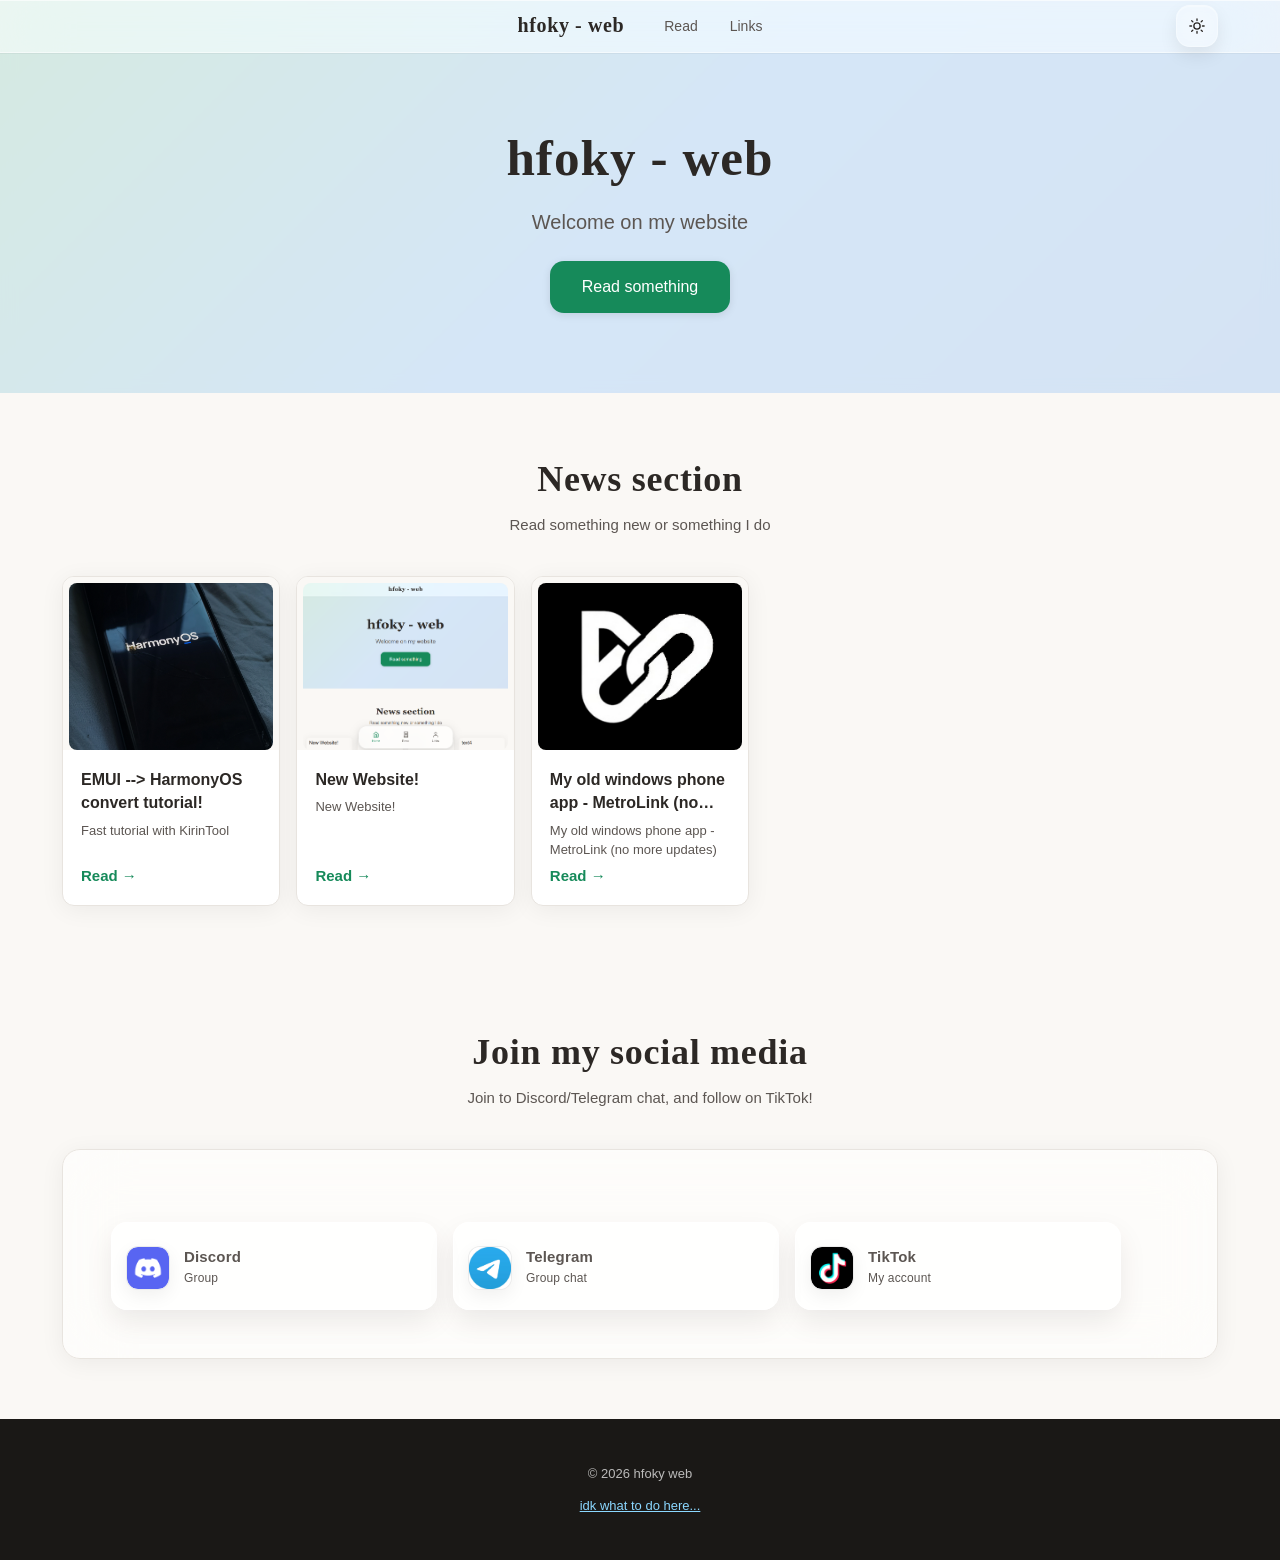
==== index.html @ df968408 "Liquid glass or smth" ====
<html lang="en"><head>
  <meta charset="UTF-8">
  <meta name="viewport" content="width=device-width, initial-scale=1.0, viewport-fit=cover">
  <meta http-equiv="Cache-Control" content="no-cache, no-store, must-revalidate">
  <meta name="description" content="hfoky - web.">
  <title>hfoky Web</title>
  <style>
    :root {
      --bg: #faf8f5;
      --bg-card: #ffffff;
      --text: #2c2825;
      --text-secondary: #5c5652;
      --accent: #168a5a;
      --accent-hover: #0f754b;
      --accent-soft: #1976d2;
      --border: #e8e4df;
      --shadow: 0 4px 24px rgba(0,0,0,0.06);
      --blur: 32px;
      --radius: 12px;
      --radius-lg: 18px;
      --gradient: linear-gradient(135deg, #168a5a, #1976d2, #1565c0);
      --safe-top: env(safe-area-inset-top);
      --safe-bottom: env(safe-area-inset-bottom);
    }
    body.dark-mode {
      --bg: #0a0a0a;
      --bg-card: #1a1a1a;
      --text: #f5f5f5;
      --text-secondary: #b0b0b0;
      --accent: #35c98a;
      --accent-hover: #54d9a0;
      --accent-soft: #42a5f5;
      --border: #2a2a2a;
      --shadow: 0 4px 32px rgba(0,0,0,0.3);
    }

    *, *::before, *::after { box-sizing: border-box; }
    html { scroll-behavior: smooth; -webkit-font-smoothing: antialiased; }
    body {
      margin: 0;
      font-family: -apple-system, BlinkMacSystemFont, 'Inter', 'SF Pro Text', sans-serif;
      font-size: 17px;
      line-height: 1.47;
      color: var(--text);
      background: var(--bg);
      transition: background 0.4s, color 0.3s;
    }
    body.dark-mode { background: var(--bg); }
    main { opacity: 0; transition: opacity 0.5s ease; }
    body.loaded main { opacity: 1; }

    .container { max-width: 1200px; margin: 0 auto; padding: 0 22px; }

    /* Header – Liquid Glass */
    header {
      position: fixed;
      top: 0; left: 0; right: 0;
      z-index: 100;
      background: rgba(255,255,255,0.55);
      backdrop-filter: saturate(180%) blur(var(--blur));
      -webkit-backdrop-filter: saturate(180%) blur(var(--blur));
      border-bottom: 0.5px solid rgba(255,255,255,0.5);
      box-shadow: 0 1px 0 0 rgba(0,0,0,0.04), inset 0 1px 0 0 rgba(255,255,255,0.6);
      transition: background 0.3s, border-color 0.3s, box-shadow 0.3s;
    }
    body.dark-mode header {
      background: rgba(20,20,20,0.65);
      border-bottom-color: rgba(255,255,255,0.08);
      box-shadow: 0 1px 0 0 rgba(0,0,0,0.2), inset 0 1px 0 0 rgba(255,255,255,0.05);
    }
    header .container {
      position: relative;
      display: flex;
      align-items: center;
      justify-content: center;
      gap: 40px;
      height: 52px;
      padding-top: var(--safe-top);
    }
    .logo a {
      display: flex;
      align-items: center;
      gap: 8px;
      color: var(--text);
      text-decoration: none;
      font-family: 'Cormorant Garamond', Georgia, serif;
      font-weight: 600;
      font-size: 20px;
      letter-spacing: 0.03em;
    }
    .logo a:hover { color: var(--accent); }
    .logo img { height: 32px; width: auto; }

    .theme-toggle {
      position: absolute;
      top: 50%;
      right: 22px;
      transform: translateY(-50%);
      display: inline-flex;
      align-items: center;
      justify-content: center;
      width: 42px;
      height: 42px;
      border: 1px solid rgba(255,255,255,0.32);
      border-radius: 14px;
      background: rgba(255,255,255,0.12);
      color: var(--text);
      backdrop-filter: blur(18px) saturate(150%);
      -webkit-backdrop-filter: blur(18px) saturate(150%);
      box-shadow: inset 0 1px 0 rgba(255,255,255,0.32), 0 8px 18px rgba(0,0,0,0.08);
      cursor: pointer;
      transition: background 0.2s ease, transform 0.2s ease, border-color 0.2s ease, box-shadow 0.2s ease;
    }
    .theme-toggle:hover {
      background: rgba(255,255,255,0.2);
      transform: translateY(-51%);
      box-shadow: inset 0 1px 0 rgba(255,255,255,0.4), 0 10px 20px rgba(0,0,0,0.1);
    }
    .theme-toggle .theme-icon {
      display: flex;
      align-items: center;
      justify-content: center;
      width: 18px;
      height: 18px;
      line-height: 1;
    }
    .theme-toggle .theme-icon svg {
      width: 18px;
      height: 18px;
      display: block;
    }

    .nav-toggle {
      display: none;
      flex-direction: column;
      gap: 5px;
      padding: 8px;
      background: none;
      border: none;
      cursor: pointer;
    }
    .nav-toggle span {
      width: 22px;
      height: 2px;
      background: var(--text);
      border-radius: 1px;
    }
    .nav-toggle.active span:nth-child(1) { transform: rotate(-45deg) translate(-4px, 5px); }
    .nav-toggle.active span:nth-child(2) { opacity: 0; }
    .nav-toggle.active span:nth-child(3) { transform: rotate(45deg) translate(-4px, -5px); }

    nav ul {
      list-style: none;
      margin: 0; padding: 0;
      display: flex;
      gap: 32px;
    }
    nav a {
      color: var(--text-secondary);
      text-decoration: none;
      font-size: 14px;
      font-weight: 500;
      transition: color 0.2s;
    }
    nav a:hover, nav a.active { color: var(--text); }

    @media (max-width: 768px) {
      /* Na mobile: ukryj desktop nav, zostaw logo + login */
      header nav.desktop-nav { display: none !important; }
      .nav-toggle { display: none !important; }
    }

    /* Bottom navbar – tylko na telefonie */
    .bottom-nav {
      display: none;
    }
    @media (max-width: 768px) {
      .bottom-nav {
        display: flex;
        position: fixed;
        bottom: 12px;
        left: 50%;
        transform: translateX(-50%);
        z-index: 99;
        width: calc(100% - 22px);
        max-width: 360px;
        background: rgba(14,14,14,0.18);
        backdrop-filter: blur(26px) saturate(180%) brightness(1.08);
        -webkit-backdrop-filter: blur(26px) saturate(180%) brightness(1.08);
        border: 1px solid rgba(255,255,255,0.22);
        border-radius: 30px;
        box-shadow: 0 14px 30px rgba(0,0,0,0.18), inset 0 1px 0 rgba(255,255,255,0.28), inset 0 -1px 0 rgba(255,255,255,0.08);
        padding: 10px 8px calc(10px + var(--safe-bottom));
        justify-content: space-around;
        align-items: center;
        transition: transform 0.2s, box-shadow 0.2s;
      }
      .bottom-nav:active { transform: translateX(-50%) scale(0.98); }
      body.dark-mode .bottom-nav {
        background: rgba(18,18,18,0.26);
        border-color: rgba(255,255,255,0.12);
        box-shadow: 0 14px 30px rgba(0,0,0,0.3), inset 0 1px 0 rgba(255,255,255,0.08), inset 0 -1px 0 rgba(255,255,255,0.04);
      }
      .bottom-nav a {
        flex: 1 1 0;
        min-width: 0;
        display: flex;
        flex-direction: column;
        align-items: center;
        gap: 4px;
        color: rgba(255,255,255,0.8);
        background: rgba(0,0,0,0.22);
        border: 1px solid rgba(255,255,255,0.06);
        text-decoration: none;
        font-size: 11px;
        font-weight: 700;
        padding: 8px 6px 7px;
        border-radius: 18px;
        transition: all 0.2s;
      }
      .bottom-nav a:hover,
      .bottom-nav a.active {
        background: rgba(55, 150, 170, 0.24);
        border-color: rgba(125, 220, 200, 0.28);
        color: #f6fffe;
        box-shadow: inset 0 1px 0 rgba(255,255,255,0.18), 0 8px 18px rgba(28, 118, 160, 0.12);
      }
      .bottom-nav .nav-icon {
        width: 22px;
        height: 22px;
        flex-shrink: 0;
      }
      .bottom-nav a .nav-icon { fill: none; stroke: currentColor; stroke-width: 2; stroke-linecap: round; stroke-linejoin: round; }
      main { padding-bottom: 100px; }
    }

    /* Liquid Glass – przyciski */
    .glass-btn {
      background: var(--accent);
      border: none;
      box-shadow: 0 2px 8px rgba(0,0,0,0.1);
    }
    body.dark-mode .glass-btn {
      background: var(--accent);
      box-shadow: 0 2px 8px rgba(0,0,0,0.3);
    }

    /* Hero – gradient tło */
    .hero {
      padding: 120px 22px 80px;
      text-align: center;
      position: relative;
      background: linear-gradient(135deg, #168a5a, #1976d2, #1565c0);
    }
    .hero::before {
      content: '';
      position: absolute;
      inset: 0;
      background: rgba(255,255,255,0.82);
      backdrop-filter: blur(8px);
      -webkit-backdrop-filter: blur(8px);
    }
    .hero > * { position: relative; z-index: 1; }
    body.dark-mode .hero { background: linear-gradient(135deg, #168a5a, #1976d2, #1565c0); }
    body.dark-mode .hero::before { background: rgba(10,10,10,0.7); }
    .hero h1 {
      font-family: 'Cormorant Garamond', Georgia, serif;
      font-size: clamp(2.2rem, 6vw, 3.2rem);
      font-weight: 600;
      margin: 0 0 12px;
      letter-spacing: 0.02em;
    }
    .hero .tagline {
      font-size: 1.25rem;
      color: var(--text-secondary);
      max-width: 560px;
      margin: 0 auto 24px;
      line-height: 1.5;
    }
    .hero .cta {
      display: inline-block;
      padding: 14px 32px;
      color: #fff;
      text-decoration: none;
      font-weight: 500;
      font-size: 16px;
      border-radius: 14px;
      transition: all 0.25s;
    }
    .hero .cta.glass-btn:hover {
      background: var(--accent-hover);
      box-shadow: 0 4px 20px rgba(22,138,90,0.35);
    }

    /* Sections */
    section { padding: 60px 0; }
    section#read { background: var(--bg); }
    section#about {
      position: relative;
      background: linear-gradient(135deg, #1565c0, #1976d2, #168a5a, #2e9d72);
    }
    section#about::before {
      content: '';
      position: absolute;
      inset: 0;
      background: rgba(255,255,255,0.88);
      backdrop-filter: blur(6px);
      -webkit-backdrop-filter: blur(6px);
    }
    section#about .container,
    section#about .section-title,
    section#about .about-section { position: relative; z-index: 1; }
    section#about .section-title p { color: var(--text-secondary); }
    body.dark-mode section#about::before { background: rgba(10,10,10,0.75); }
    section#contact { background: var(--bg); }
    .section-title {
      text-align: center;
      margin-bottom: 40px;
    }
    .section-title h2 {
      font-family: 'Cormorant Garamond', Georgia, serif;
      font-size: clamp(1.75rem, 4vw, 2.25rem);
      font-weight: 600;
      margin: 0 0 8px;
      letter-spacing: 0.02em;
    }
    .section-title p {
      color: var(--text-secondary);
      margin: 0;
      font-size: 15px;
    }

    /* Article grid – PC: 5 (3–4 na małym ekranie), tel: zawsze 2 */
    .product-list {
      display: grid;
      gap: 16px;
    }
    @media (min-width: 900px) {
      .product-list { grid-template-columns: repeat(5, 1fr); }
    }
    @media (min-width: 600px) and (max-width: 899px) {
      .product-list { grid-template-columns: repeat(4, 1fr); }
    }
    @media (min-width: 600px) and (max-width: 699px) {
      .product-list { grid-template-columns: repeat(3, 1fr); }
    }
    @media (max-width: 599px) {
      .product-list { grid-template-columns: repeat(2, 1fr); }
    }
    .product-card {
      display: flex;
      flex-direction: column;
      background: var(--bg-card);
      border-radius: var(--radius);
      overflow: hidden;
      box-shadow: var(--shadow);
      cursor: pointer;
      transition: transform 0.25s ease, box-shadow 0.25s ease;
      border: 0.5px solid var(--border);
    }
    .product-card:hover {
      transform: translateY(-4px);
      box-shadow: 0 12px 40px rgba(22,138,90,0.15);
    }
    body.dark-mode .product-card:hover {
      box-shadow: 0 12px 40px rgba(0,0,0,0.5);
    }
    .product-card:active { transform: scale(0.96); }
    .product-card.animating { animation: card-pop 0.35s ease-out; }
    @keyframes card-pop {
      0% { transform: scale(0.95); opacity: 0.9; }
      100% { transform: scale(1); opacity: 1; }
    }
    .product-thumb {
      width: 100%;
      aspect-ratio: 5/4;
      overflow: hidden;
      background: var(--bg);
      padding: 6px 6px 0;
    }
    .product-thumb img {
      width: 100%;
      height: 100%;
      object-fit: cover;
      border-radius: 8px;
      display: block;
    }
    .product-info {
      flex: 1;
      padding: 18px;
      display: flex;
      flex-direction: column;
      gap: 6px;
    }
    .product-card h3 {
      font-size: 16px;
      font-weight: 600;
      margin: 0;
      color: var(--text);
      display: -webkit-box;
      -webkit-line-clamp: 2;
      line-clamp: 2;
      -webkit-box-orient: vertical;
      overflow: hidden;
    }
    .product-card .teaser {
      font-size: 13px;
      color: var(--text-secondary);
      margin: 0;
      display: -webkit-box;
      -webkit-line-clamp: 2;
      line-clamp: 2;
      -webkit-box-orient: vertical;
      overflow: hidden;
    }
    .product-card .price {
      font-size: 15px;
      font-weight: 600;
      color: var(--accent);
      margin: 0;
      margin-top: auto;
    }
    .product-card .price .price-old {
      text-decoration: line-through;
      color: var(--text-secondary);
      font-weight: 400;
      margin-right: 6px;
    }
    .product-card .price .price-sale {
      color: green;
    }
    .detail-body .price .price-old { text-decoration: line-through; color: var(--text-secondary); margin-right: 6px; }
    .detail-body .price .price-sale { color: green; }

    /* Detail modal – blur */
    .detail-overlay {
      display: none;
      position: fixed;
      inset: 0;
      z-index: 200;
      background: rgba(0,0,0,0.4);
      backdrop-filter: blur(20px);
      -webkit-backdrop-filter: blur(20px);
      align-items: center;
      justify-content: center;
      padding: 20px;
      overflow-y: auto;
    }
    .detail-overlay.active {
      display: flex;
      animation: overlay-fade 0.3s ease;
    }
    @keyframes overlay-fade {
      from { opacity: 0; }
      to { opacity: 1; }
    }
    .detail-modal {
      background: var(--bg-card);
      backdrop-filter: blur(20px);
      -webkit-backdrop-filter: blur(20px);
      border-radius: var(--radius-lg);
      max-width: 440px;
      width: 100%;
      max-height: 90vh;
      overflow-y: auto;
      box-shadow: 0 24px 60px rgba(0,0,0,0.2), 0 0 0 0.5px var(--border);
      animation: modal-appear 0.4s cubic-bezier(0.34, 1.56, 0.64, 1);
    }
    @keyframes modal-appear {
      0% { opacity: 0; transform: scale(0.9) translateY(20px); }
      100% { opacity: 1; transform: scale(1) translateY(0); }
    }
    .detail-img {
      width: 100%;
      aspect-ratio: 4/5;
      object-fit: cover;
      border-radius: var(--radius-lg) var(--radius-lg) 0 0;
    }
    .detail-body {
      padding: 24px;
    }
    .detail-body h3 {
      font-size: 22px;
      font-weight: 600;
      margin: 0 0 12px;
      letter-spacing: -0.02em;
    }
    .detail-body .full-desc {
      font-size: 15px;
      color: var(--text-secondary);
      line-height: 1.6;
      margin: 0 0 20px;
    }
    .detail-body .price {
      font-size: 20px;
      font-weight: 600;
      color: var(--accent);
      margin: 0 0 20px;
    }
    .detail-body .price .price-old { text-decoration: line-through; color: var(--text-secondary); margin-right: 6px; }
    .detail-body .btn-action {
      display: block;
      width: 100%;
      padding: 14px 24px;
      color: #fff;
      text-align: center;
      text-decoration: none;
      font-weight: 600;
      font-size: 16px;
      border-radius: 14px;
      border: none;
      cursor: pointer;
      font-family: inherit;
      transition: all 0.25s;
    }
    .detail-body .btn-action.glass-btn:hover {
      background: var(--accent-hover);
      box-shadow: 0 4px 20px rgba(22,138,90,0.3);
    }
    .detail-close {
      position: fixed;
      top: 16px;
      right: 16px;
      width: 44px;
      height: 44px;
      background: rgba(0,0,0,0.65);
      color: #fff;
      border: none;
      border-radius: 50%;
      font-size: 24px;
      line-height: 1;
      cursor: pointer;
      display: flex;
      align-items: center;
      justify-content: center;
      z-index: 201;
    }
    @media (max-width: 768px) {
      .detail-close {
        top: 12px;
        right: 12px;
        width: 48px;
        height: 48px;
        font-size: 26px;
        background: rgba(0,0,0,0.8);
        box-shadow: 0 2px 16px rgba(0,0,0,0.4);
      }
    }
    .detail-scroll-hint {
      display: flex;
      flex-direction: column;
      align-items: center;
      gap: 4px;
      padding: 8px 0;
      color: var(--text-secondary);
      font-size: 12px;
      cursor: pointer;
    }
    .detail-scroll-hint .arrow {
      width: 24px;
      height: 24px;
      animation: bounce-down 2s ease-in-out infinite;
    }
    @keyframes bounce-down {
      0%, 100% { transform: translateY(0); }
      50% { transform: translateY(6px); }
    }
    .detail-modal { position: relative; }

    /* O nas – blur */
    .about-section {
      background: rgba(255,255,255,0.6);
      backdrop-filter: saturate(180%) blur(var(--blur));
      -webkit-backdrop-filter: saturate(180%) blur(var(--blur));
      border-radius: var(--radius-lg);
      padding: 48px;
      box-shadow: var(--shadow);
      border: 0.5px solid var(--border);
    }
    body.dark-mode .about-section { background: rgba(26,26,26,0.7); }
    .about-grid {
      display: grid;
      grid-template-columns: 1fr auto;
      gap: 48px;
      align-items: start;
    }
    @media (max-width: 768px) {
      .about-grid { grid-template-columns: 1fr; }
      .about-img { order: -1; }
    }
    .about-text p { margin: 0 0 16px; color: var(--text-secondary); }
    .link-grid {
      display: grid;
      grid-template-columns: repeat(3, minmax(0, 1fr));
      gap: 16px;
      margin-top: 24px;
      align-items: stretch;
    }
    .link-card {
      background: rgba(255,255,255,0.7);
      border: 1px solid rgba(255,255,255,0.8);
      border-radius: 16px;
      box-shadow: 0 12px 28px rgba(0,0,0,0.08);
      transition: transform 0.2s ease, box-shadow 0.2s ease, border-color 0.2s ease;
      overflow: hidden;
      height: 100%;
    }
    .link-card:hover {
      transform: translateY(-3px);
      box-shadow: 0 18px 32px rgba(22,138,90,0.12);
      border-color: rgba(22,138,90,0.2);
    }
    .link-card a {
      display: flex;
      align-items: center;
      justify-content: flex-start;
      gap: 14px;
      padding: 18px 14px;
      color: var(--text);
      text-decoration: none;
      font-weight: 600;
      letter-spacing: 0.01em;
      min-height: 86px;
      text-align: left;
    }
    .social-icon {
      width: 44px;
      height: 44px;
      min-width: 44px;
      aspect-ratio: 1;
      border-radius: 12px;
      display: grid;
      place-items: center;
      background: #ffffff;
      border: 1px solid rgba(0,0,0,0.08);
      box-shadow: 0 6px 18px rgba(0,0,0,0.06);
      overflow: hidden;
      color: var(--text);
      flex-shrink: 0;
    }
    body.dark-mode .social-icon {
      background: rgba(255,255,255,0.04);
      border-color: rgba(255,255,255,0.12);
      box-shadow: none;
      color: #f5f5f5;
    }
    .social-icon img {
      width: 100%;
      height: 100%;
      display: block;
      object-fit: cover;
      border-radius: 11px;
    }
    .link-copy {
      display: flex;
      flex-direction: column;
      flex: 1 1 auto;
      min-width: 0;
    }
    .link-card a strong {
      display: block;
      font-size: 15px;
      line-height: 1.2;
    }
    .link-card a span {
      display: block;
      color: var(--text-secondary);
      font-size: 12px;
      font-weight: 500;
      margin-top: 4px;
    }
    body.dark-mode .link-card {
      background: rgba(26,26,26,0.7);
      border-color: rgba(255,255,255,0.08);
    }
    @media (max-width: 900px) {
      .link-grid { grid-template-columns: repeat(2, minmax(0, 1fr)); }
    }
    @media (max-width: 900px) {
      .link-grid { grid-template-columns: repeat(2, minmax(0, 1fr)); }
    }
    @media (max-width: 900px) {
      .link-grid { grid-template-columns: repeat(2, minmax(0, 1fr)); }
    }
    @media (max-width: 640px) {
      .link-grid { grid-template-columns: 1fr; }
    }
    @media (max-width: 599px) {
      .product-list { grid-template-columns: 1fr; }
    }
    .about-img {
      width: 180px;
      border-radius: var(--radius);
      overflow: hidden;
    }
    .about-img img { width: 100%; height: auto; display: block; }

    /* Kontakt – blur */
    .contact-card {
      background: rgba(255,255,255,0.6);
      backdrop-filter: saturate(180%) blur(var(--blur));
      -webkit-backdrop-filter: saturate(180%) blur(var(--blur));
      border-radius: var(--radius-lg);
      padding: 40px;
      text-align: center;
      max-width: 480px;
      margin: 0 auto;
      box-shadow: var(--shadow);
      border: 0.5px solid var(--border);
    }
    body.dark-mode .contact-card { background: rgba(26,26,26,0.7); }
    .contact-card a {
      color: var(--accent);
      text-decoration: none;
    }
    .contact-card a:hover { text-decoration: underline; }

    /* Footer – ciemne tło */
    footer {
      padding: 32px 22px;
      text-align: center;
      color: rgba(255,255,255,0.7);
      font-size: 13px;
      background: #1a1816;
    }
    footer a { color: #8bd7ff; }


    /* Loading overlay */
    .loading-overlay {
      position: fixed;
      inset: 0;
      z-index: 9999;
      background: var(--bg);
      display: flex;
      flex-direction: column;
      align-items: center;
      justify-content: center;
      gap: 20px;
      opacity: 1;
      visibility: visible;
      transition: opacity 0.5s ease, visibility 0.5s ease;
    }
    .loading-overlay.hidden {
      opacity: 0;
      visibility: hidden;
      pointer-events: none;
      transition: opacity 0.25s ease, visibility 0.25s ease;
    }
    .loading-spinner {
      width: 40px;
      height: 40px;
      border: 3px solid var(--border);
      border-top-color: var(--accent);
      border-radius: 50%;
      animation: spin 0.8s linear infinite;
    }
    @keyframes spin { to { transform: rotate(360deg); } }
    .loading-overlay p { color: var(--text-secondary); font-size: 14px; margin: 0; }

    /* Dark mode toggle */
  </style>
 </head>
<body class="loaded">
  <div class="loading-overlay hidden" id="loadingOverlay">
    <div class="loading-spinner"></div>
    <p>Read</p>
  </div>
  <header>
    <div class="container">
      <div class="logo">
        <a href="#top">hfoky - web</a>
      </div>
      <button class="nav-toggle" id="nav-toggle" aria-label="Menu">
        <span></span><span></span><span></span>
      </button>
      <nav class="desktop-nav">
        <ul id="nav-menu">
          <li><a href="#read">Read</a></li>
          <li><a href="#links">Links</a></li>
        </ul>
      </nav>
      <button class="theme-toggle" id="theme-toggle" type="button" aria-label="Toggle light and dark mode" title="Toggle light and dark mode">
        <span class="theme-icon" id="theme-icon" aria-hidden="true"></span>
      </button>
    </div>
  </header>

  <main id="top">
    <section class="hero">
      <h1>hfoky - web</h1>
      <p class="tagline">Welcome on my website</p>
      <a href="#read" class="cta glass-btn">Read something</a>
    </section>

    <section id="read">
      <div class="container">
        <div class="section-title">
          <h2>News section</h2>
          <p>Read something new or something I do</p>
        </div>
        <div class="product-list" id="article-list"></div>
      </div>
    </section>

    <section id="links">
      <div class="container">
        <div class="section-title">
          <h2>Join my social media</h2>
          <p>Join to Discord/Telegram chat, and follow on TikTok!</p>
        </div>
        <div class="about-section">
          <div class="about-grid">
            <div class="about-text">
              <div class="link-grid" id="quick-links"></div>
            </div>
          </div>
        </div>
      </div>
    </section>

  </main>

  <nav class="bottom-nav" id="bottom-nav" aria-label="Nawigacja">
    <a href="#top" class="bottom-nav-link active">
      <svg class="nav-icon" viewBox="0 0 24 24" aria-hidden="true"><path d="M3 9l9-7 9 7v11a2 2 0 0 1-2 2H5a2 2 0 0 1-2-2z"></path><polyline points="9 22 9 12 15 12 15 22"></polyline></svg>
      Home
    </a>
    <a href="#read" class="bottom-nav-link">
      <svg class="nav-icon" viewBox="0 0 24 24" aria-hidden="true"><path d="M4 19.5A2.5 2.5 0 0 1 6.5 17H20"></path><path d="M6.5 2H20v20H6.5A2.5 2.5 0 0 1 4 19.5v-15A2.5 2.5 0 0 1 6.5 2z"></path><line x1="8" y1="7" x2="16" y2="7"></line><line x1="8" y1="11" x2="16" y2="11"></line></svg>
      Read
    </a>
    <a href="#links" class="bottom-nav-link">
      <svg class="nav-icon" viewBox="0 0 24 24" aria-hidden="true"><path d="M20 21v-2a4 4 0 0 0-4-4H8a4 4 0 0 0-4 4v2"></path><circle cx="12" cy="7" r="4"></circle></svg>
      Links
    </a>
  </nav>

  <footer>
    <p>© 2026 hfoky web</p>
    <p><a href="#links">idk what to do here...</a></p>
  </footer>

  <div class="detail-overlay" id="detail-overlay">
    <div class="detail-modal">
      <button type="button" class="detail-close" id="detail-close" aria-label="Zamknij">×</button>
      <img class="detail-img" id="detail-img" src="" alt="">
      <div class="detail-body">
        <h3 id="detail-title"></h3>
        <p class="full-desc" id="detail-desc"></p>
        <button type="button" class="btn-action glass-btn" id="detail-action">Zamknij</button>
      </div>
    </div>
  </div>

  <script>
    const SOCIAL_LINKS = [
      {
        label: 'Discord',
        href: 'https://discord.gg/mWHV4y24eX',
        subtitle: 'Group',
        external: true,
        image: 'discord.jpg'
      },
      {
        label: 'Telegram',
        href: 'https://t.me/+diqLwSX2iq4xYTg8',
        subtitle: 'Group chat',
        external: true,
        image: 'telegram.jpg'
      },
      {
        label: 'TikTok',
        href: 'https://www.tiktok.com/@bodek5_huawei',
        subtitle: 'My account',
        external: true,
        image: 'tiktok.jpg'
      }
    ];

    function renderSocialLinks(containerId, items = SOCIAL_LINKS) {
      const container = document.getElementById(containerId);
      if (!container) return;

      container.innerHTML = items.map((item) => `
        <div class="link-card">
          <a href="${item.href}" aria-label="Open ${item.label}" ${item.external ? 'target="_blank" rel="noopener noreferrer"' : ''}>
            <span class="social-icon">
              <img src="pliki/${item.image}" alt="${item.label}" loading="lazy" onerror="this.style.display='none';">
            </span>
            <span class="link-copy">
              <strong>${item.label}</strong>
              <span>${item.subtitle}</span>
            </span>
          </a>
        </div>
      `).join('');
    }
    
    

    function renderQuickLinks() {
      renderSocialLinks('quick-links', SOCIAL_LINKS);
    }

    const ARTICLES = [
      { img: "pliki/HarmonyTuto.jpg", title: "EMUI --> HarmonyOS convert tutorial!", teaser: "Fast tutorial with KirinTool", desc: "Fast and easy tutorial of installing HarmonyOS", page: "HarmonyOS-convert.html" },
      { img: "pliki/newwebsite.png", title: "New Website!", teaser: "New Website!", desc: "New Website!", page: "New-website.html" },
      { img: "pliki/metrolink.jpg", title: "My old windows phone app - MetroLink (no more updates)", teaser: "My old windows phone app - MetroLink (no more updates)", desc: "My old windows phone app - MetroLink (no more updates)", page: "MetroLink.html" },
    ];

    function renderProducts() {
      const list = document.getElementById('article-list');
      if (!list) return;

      list.innerHTML = ARTICLES.map((p, i) => {
        return `<article class="product-card article-card" data-index="${i}" tabindex="0" aria-label="Read ${p.title}">
          <div class="product-thumb"><img src="${p.img}" alt="${p.title}" loading="lazy" onerror="this.src='logo.png'"></div>
          <div class="product-info">
            <h3>${p.title}</h3>
            <p class="teaser">${p.teaser || p.desc}</p>
            <p class="price">Read →</p>
          </div>
        </article>`;
      }).join('');
    }

    function openDetail(i) {
      const p = ARTICLES[i];
      if (!p) return;
      if (p.page) {
        window.location.href = p.page;
        return;
      }
      document.getElementById('detail-img').src = p.img;
      document.getElementById('detail-img').alt = p.title;
      document.getElementById('detail-title').textContent = p.title;
      document.getElementById('detail-desc').textContent = p.desc || p.teaser || '';

      const actionButton = document.getElementById('detail-action');
      actionButton.textContent = 'Close';
      actionButton.onclick = closeDetail;

      document.getElementById('detail-overlay').classList.add('active');
      document.body.style.overflow = 'hidden';
    }

    function closeDetail() {
      document.getElementById('detail-overlay').classList.remove('active');
      document.body.style.overflow = '';
    }

    document.addEventListener('DOMContentLoaded', function() {
      renderQuickLinks();
      renderProducts();
      setTimeout(function() {
        document.getElementById('loadingOverlay').classList.add('hidden');
        document.body.classList.add('loaded');
      }, 280);

      document.getElementById('article-list').addEventListener('click', function(e) {
        const card = e.target.closest('.product-card');
        if (card) {
          card.classList.add('animating');
          setTimeout(() => card.classList.remove('animating'), 400);
          openDetail(parseInt(card.dataset.index, 10));
        }
      });

      document.getElementById('article-list').addEventListener('keydown', function(e) {
        if (e.key === 'Enter' || e.key === ' ') {
          const card = e.target.closest('.product-card');
          if (card) { e.preventDefault(); openDetail(parseInt(card.dataset.index, 10)); }
        }
      });

      document.getElementById('detail-close').addEventListener('click', closeDetail);
      document.getElementById('detail-overlay').addEventListener('click', function(e) {
        if (e.target === this) closeDetail();
      });
    });

    // Nav – desktop hamburger (tylko na PC)
    const navToggle = document.getElementById('nav-toggle');
    const navMenu = document.getElementById('nav-menu');
    if (navToggle && navMenu) {
      navToggle.addEventListener('click', () => { navToggle.classList.toggle('active'); navMenu.classList.toggle('active'); });
      navMenu.querySelectorAll('a').forEach(a => a.addEventListener('click', () => { navToggle.classList.remove('active'); navMenu.classList.remove('active'); }));
    }

    // Bottom nav – active przy przewijaniu
    const themeToggle = document.getElementById('theme-toggle');
    const themeIcon = document.getElementById('theme-icon');
    const themeKey = 'hfoky-theme';
    const systemTheme = window.matchMedia('(prefers-color-scheme: dark)');

    function applyTheme(mode) {
      const isDark = mode === 'dark';
      const sunIcon = '<svg viewBox="0 0 24 24" width="18" height="18" aria-hidden="true" fill="none" stroke="currentColor" stroke-width="1.8" stroke-linecap="round" stroke-linejoin="round"><circle cx="12" cy="12" r="4.2"></circle><path d="M12 2.5v2.2M12 19.3v2.2M4.93 4.93l1.56 1.56M17.51 17.51l1.56 1.56M2.5 12h2.2M19.3 12h2.2M4.93 19.07l1.56-1.56M17.51 6.49l1.56-1.56"></path></svg>';
      const moonIcon = '<svg viewBox="0 0 24 24" width="18" height="18" aria-hidden="true" fill="none" stroke="currentColor" stroke-width="1.8" stroke-linecap="round" stroke-linejoin="round"><path d="M20 14.2A7.8 7.8 0 0 1 9.8 4a8.1 8.1 0 1 0 10.2 10.2Z"></path></svg>';
      document.body.classList.toggle('dark-mode', isDark);
      if (themeIcon) {
        themeIcon.innerHTML = isDark ? moonIcon : sunIcon;
      }
      if (themeToggle) {
        themeToggle.setAttribute('aria-label', isDark ? 'Switch to light mode' : 'Switch to dark mode');
        themeToggle.setAttribute('title', isDark ? 'Switch to light mode' : 'Switch to dark mode');
      }
    }

    function getStoredTheme() {
      try {
        const saved = localStorage.getItem(themeKey);
        if (saved === 'light' || saved === 'dark') return saved;
      } catch (error) {
        // ignore localStorage issues
      }
      return systemTheme.matches ? 'dark' : 'light';
    }

    function initTheme() {
      const initialTheme = getStoredTheme();
      applyTheme(initialTheme);

      if (themeToggle) {
        themeToggle.addEventListener('click', () => {
          const nextTheme = document.body.classList.contains('dark-mode') ? 'light' : 'dark';
          try {
            localStorage.setItem(themeKey, nextTheme);
          } catch (error) {
            // ignore localStorage issues
          }
          applyTheme(nextTheme);
        });
      }

      if (typeof systemTheme.addEventListener === 'function') {
        systemTheme.addEventListener('change', (event) => {
          const savedTheme = localStorage.getItem(themeKey);
          if (!savedTheme) {
            applyTheme(event.matches ? 'dark' : 'light');
          }
        });
      }
    }

    const bottomLinks = document.querySelectorAll('.bottom-nav-link');

    function updateBottomNavActive() {
      const y = window.scrollY + 100;
      let activeIndex = 0;
      const readSection = document.getElementById('read');
      const linksSection = document.getElementById('links');
      const contactSection = document.getElementById('contact');

      if (contactSection && y >= contactSection.offsetTop) activeIndex = 2;
      else if (linksSection && y >= linksSection.offsetTop) activeIndex = 2;
      else if (readSection && y >= readSection.offsetTop) activeIndex = 1;

      bottomLinks.forEach((link, index) => {
        link.classList.toggle('active', index === activeIndex);
      });
    }
    window.addEventListener('scroll', updateBottomNavActive);
    window.addEventListener('load', updateBottomNavActive);
    initTheme();

  </script>




</body></html>
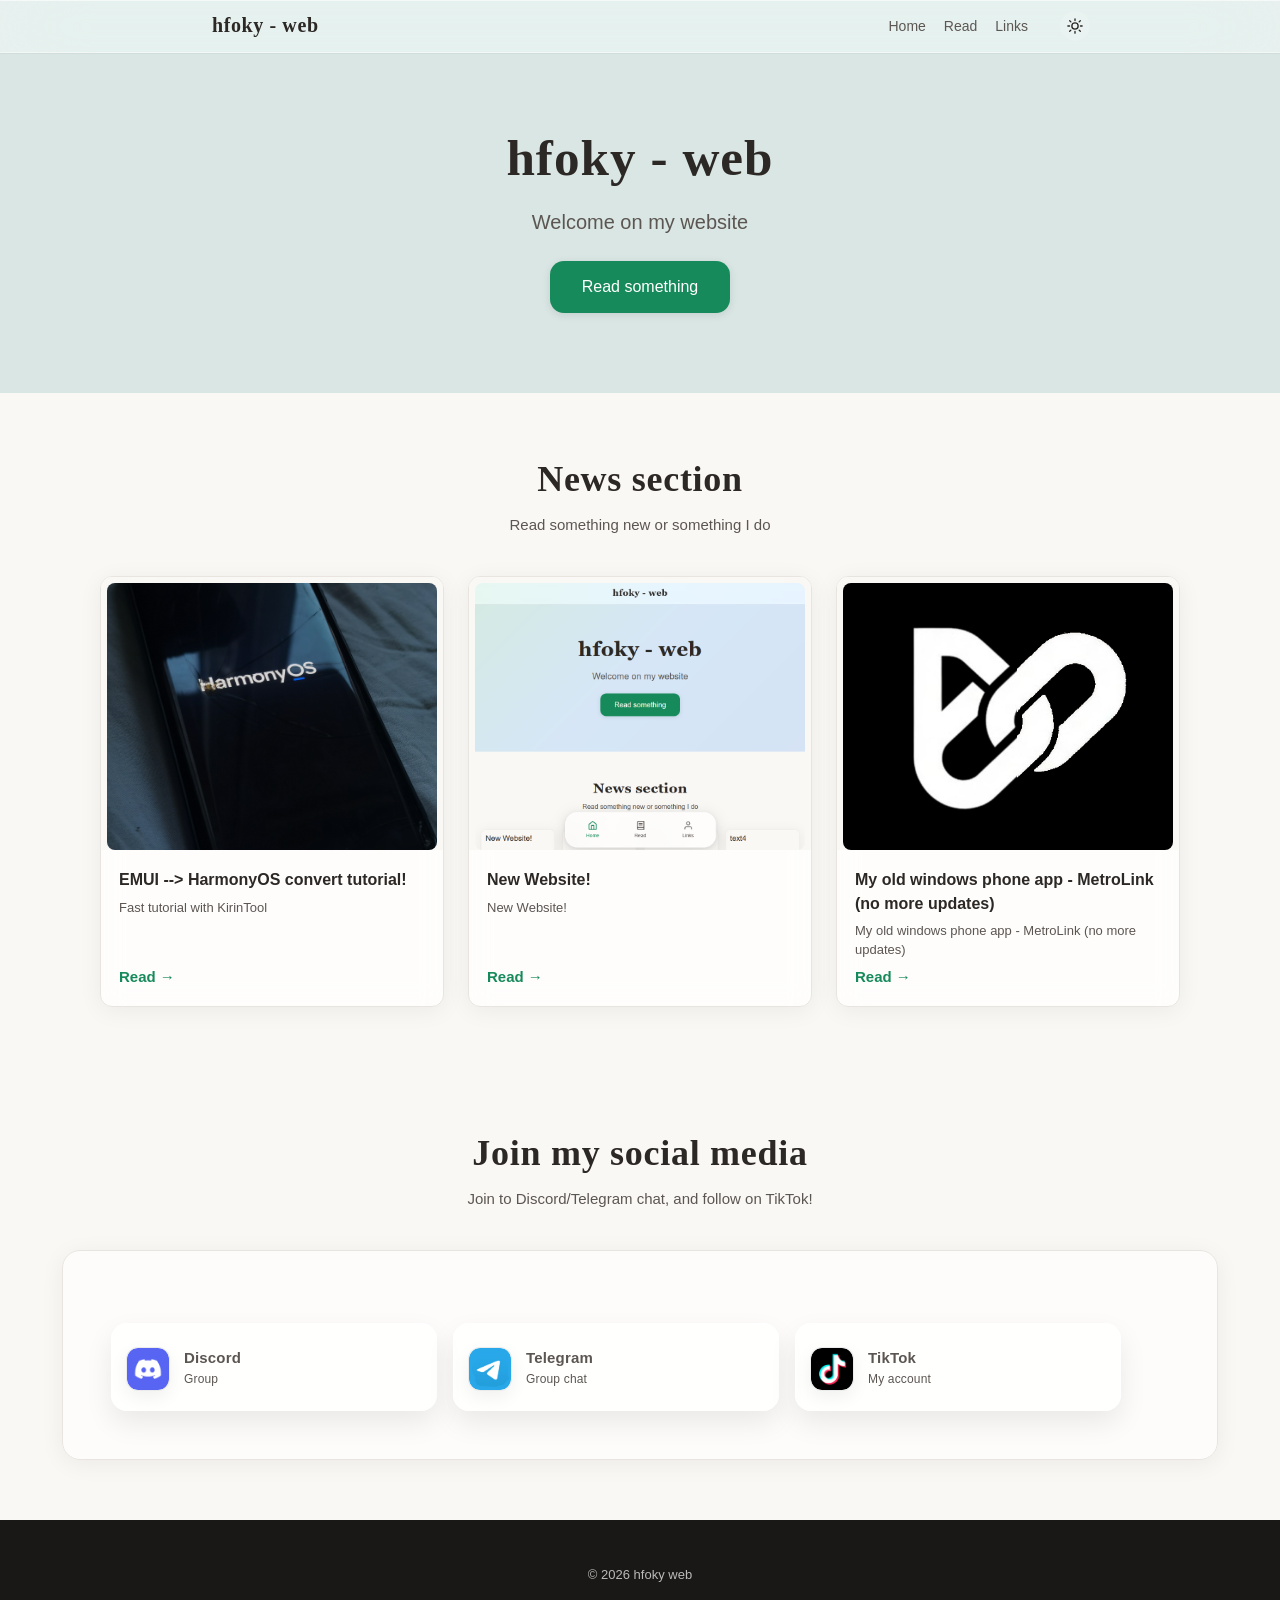
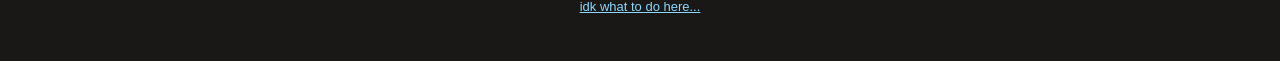
==== commit af2e3663: "Big update with style New style, fixed dark mode button to better, new colors, animations of webs et" ====
--- a/index.html
+++ b/index.html
@@ -7,7 +7,7 @@
   <style>
     :root {
       --bg: #faf8f5;
-      --bg-card: #ffffff;
+      --bg-card: rgba(255,255,255,0.72);
       --text: #2c2825;
       --text-secondary: #5c5652;
       --accent: #168a5a;
@@ -18,13 +18,12 @@
       --blur: 32px;
       --radius: 12px;
       --radius-lg: 18px;
-      --gradient: linear-gradient(135deg, #168a5a, #1976d2, #1565c0);
       --safe-top: env(safe-area-inset-top);
       --safe-bottom: env(safe-area-inset-bottom);
     }
     body.dark-mode {
       --bg: #0a0a0a;
-      --bg-card: #1a1a1a;
+      --bg-card: rgba(26,26,26,0.72);
       --text: #f5f5f5;
       --text-secondary: #b0b0b0;
       --accent: #35c98a;
@@ -46,8 +45,21 @@
       transition: background 0.4s, color 0.3s;
     }
     body.dark-mode { background: var(--bg); }
-    main { opacity: 0; transition: opacity 0.5s ease; }
-    body.loaded main { opacity: 1; }
+    main {
+      opacity: 0;
+      transform: translateY(18px);
+      animation: page-rise 0.42s cubic-bezier(0.22, 1, 0.36, 1) 0.08s forwards;
+    }
+    @keyframes page-rise {
+      from {
+        opacity: 0;
+        transform: translateY(18px);
+      }
+      to {
+        opacity: 1;
+        transform: translateY(0);
+      }
+    }
 
     .container { max-width: 1200px; margin: 0 auto; padding: 0 22px; }
 
@@ -56,15 +68,15 @@
       position: fixed;
       top: 0; left: 0; right: 0;
       z-index: 100;
-      background: rgba(255,255,255,0.55);
-      backdrop-filter: saturate(180%) blur(var(--blur));
-      -webkit-backdrop-filter: saturate(180%) blur(var(--blur));
+      background: rgba(255,255,255,0.42);
+      backdrop-filter: saturate(190%) blur(38px);
+      -webkit-backdrop-filter: saturate(190%) blur(38px);
       border-bottom: 0.5px solid rgba(255,255,255,0.5);
       box-shadow: 0 1px 0 0 rgba(0,0,0,0.04), inset 0 1px 0 0 rgba(255,255,255,0.6);
       transition: background 0.3s, border-color 0.3s, box-shadow 0.3s;
     }
     body.dark-mode header {
-      background: rgba(20,20,20,0.65);
+      background: rgba(20,20,20,0.52);
       border-bottom-color: rgba(255,255,255,0.08);
       box-shadow: 0 1px 0 0 rgba(0,0,0,0.2), inset 0 1px 0 0 rgba(255,255,255,0.05);
     }
@@ -72,10 +84,12 @@
       position: relative;
       display: flex;
       align-items: center;
-      justify-content: center;
-      gap: 40px;
+      justify-content: space-between;
+      gap: 20px;
       height: 52px;
       padding-top: var(--safe-top);
+      padding-right: 62px;
+      max-width: 900px;
     }
     .logo a {
       display: flex;
@@ -83,7 +97,7 @@
       gap: 8px;
       color: var(--text);
       text-decoration: none;
-      font-family: 'Cormorant Garamond', Georgia, serif;
+      font-family: Georgia, serif;
       font-weight: 600;
       font-size: 20px;
       letter-spacing: 0.03em;
@@ -94,27 +108,27 @@
     .theme-toggle {
       position: absolute;
       top: 50%;
-      right: 22px;
+      right: 0;
       transform: translateY(-50%);
       display: inline-flex;
       align-items: center;
       justify-content: center;
-      width: 42px;
-      height: 42px;
-      border: 1px solid rgba(255,255,255,0.32);
-      border-radius: 14px;
-      background: rgba(255,255,255,0.12);
+      width: 30px;
+      height: 30px;
+      border: 0;
+      border-radius: 50%;
+      background: transparent;
       color: var(--text);
       backdrop-filter: blur(18px) saturate(150%);
       -webkit-backdrop-filter: blur(18px) saturate(150%);
-      box-shadow: inset 0 1px 0 rgba(255,255,255,0.32), 0 8px 18px rgba(0,0,0,0.08);
+      box-shadow: none;
       cursor: pointer;
-      transition: background 0.2s ease, transform 0.2s ease, border-color 0.2s ease, box-shadow 0.2s ease;
+      transition: background 0.2s ease, transform 0.2s ease, box-shadow 0.2s ease;
     }
     .theme-toggle:hover {
-      background: rgba(255,255,255,0.2);
+      background: rgba(255,255,255,0.16);
       transform: translateY(-51%);
-      box-shadow: inset 0 1px 0 rgba(255,255,255,0.4), 0 10px 20px rgba(0,0,0,0.1);
+      box-shadow: 0 4px 12px rgba(0,0,0,0.08);
     }
     .theme-toggle .theme-icon {
       display: flex;
@@ -153,7 +167,13 @@
       list-style: none;
       margin: 0; padding: 0;
       display: flex;
-      gap: 32px;
+      gap: 18px;
+      margin-left: auto;
+    }
+    header .desktop-nav {
+      display: flex;
+      align-items: center;
+      margin-left: auto;
     }
     nav a {
       color: var(--text-secondary);
@@ -168,6 +188,12 @@
       /* Na mobile: ukryj desktop nav, zostaw logo + login */
       header nav.desktop-nav { display: none !important; }
       .nav-toggle { display: none !important; }
+      header .logo {
+        position: absolute;
+        left: 50%;
+        transform: translateX(-50%);
+        white-space: nowrap;
+      }
     }
 
     /* Bottom navbar – tylko na telefonie */
@@ -183,25 +209,41 @@
         transform: translateX(-50%);
         z-index: 99;
         width: calc(100% - 22px);
-        max-width: 360px;
-        background: rgba(14,14,14,0.18);
-        backdrop-filter: blur(26px) saturate(180%) brightness(1.08);
-        -webkit-backdrop-filter: blur(26px) saturate(180%) brightness(1.08);
-        border: 1px solid rgba(255,255,255,0.22);
-        border-radius: 30px;
-        box-shadow: 0 14px 30px rgba(0,0,0,0.18), inset 0 1px 0 rgba(255,255,255,0.28), inset 0 -1px 0 rgba(255,255,255,0.08);
-        padding: 10px 8px calc(10px + var(--safe-bottom));
+        max-width: 380px;
+        background: rgba(24,28,27,0.48);
+        backdrop-filter: blur(22px) saturate(135%);
+        -webkit-backdrop-filter: blur(22px) saturate(135%);
+        border: 1px solid rgba(255,255,255,0.14);
+        border-radius: 16px;
+        box-shadow: 0 8px 22px rgba(0,0,0,0.16), inset 0 1px 0 rgba(255,255,255,0.12);
+        padding: 6px 6px calc(6px + var(--safe-bottom));
         justify-content: space-around;
         align-items: center;
-        transition: transform 0.2s, box-shadow 0.2s;
+        transition: transform 0.28s cubic-bezier(0.22, 1, 0.36, 1), box-shadow 0.28s ease;
+      }
+      .bottom-nav::after {
+        content: '';
+        position: absolute;
+        z-index: 0;
+        left: 6px;
+        top: 6px;
+        bottom: 6px;
+        width: calc((100% - 12px) / 3);
+        border-radius: 10px;
+        background: rgba(105, 178, 160, 0.2);
+        pointer-events: none;
+        transform: translateX(calc(var(--active-index, 0) * 100%));
+        transition: transform 0.32s cubic-bezier(0.22, 1, 0.36, 1), background 0.28s ease;
       }
       .bottom-nav:active { transform: translateX(-50%) scale(0.98); }
       body.dark-mode .bottom-nav {
-        background: rgba(18,18,18,0.26);
-        border-color: rgba(255,255,255,0.12);
-        box-shadow: 0 14px 30px rgba(0,0,0,0.3), inset 0 1px 0 rgba(255,255,255,0.08), inset 0 -1px 0 rgba(255,255,255,0.04);
+        background: rgba(16,19,19,0.64);
+        border-color: rgba(255,255,255,0.1);
+        box-shadow: 0 8px 22px rgba(0,0,0,0.3), inset 0 1px 0 rgba(255,255,255,0.06);
       }
       .bottom-nav a {
+        position: relative;
+        z-index: 1;
         flex: 1 1 0;
         min-width: 0;
         display: flex;
@@ -209,21 +251,22 @@
         align-items: center;
         gap: 4px;
         color: rgba(255,255,255,0.8);
-        background: rgba(0,0,0,0.22);
-        border: 1px solid rgba(255,255,255,0.06);
+        background: transparent;
+        border: 0;
         text-decoration: none;
         font-size: 11px;
         font-weight: 700;
-        padding: 8px 6px 7px;
-        border-radius: 18px;
-        transition: all 0.2s;
+        padding: 7px 6px 6px;
+        border-radius: 10px;
+        transition: background 0.28s ease, color 0.28s ease, transform 0.28s cubic-bezier(0.22, 1, 0.36, 1);
       }
       .bottom-nav a:hover,
       .bottom-nav a.active {
-        background: rgba(55, 150, 170, 0.24);
-        border-color: rgba(125, 220, 200, 0.28);
+        background: transparent;
+        border-color: transparent;
         color: #f6fffe;
-        box-shadow: inset 0 1px 0 rgba(255,255,255,0.18), 0 8px 18px rgba(28, 118, 160, 0.12);
+        box-shadow: none;
+        transform: translateY(-1px) scale(1.04);
       }
       .bottom-nav .nav-icon {
         width: 22px;
@@ -241,16 +284,17 @@
       box-shadow: 0 2px 8px rgba(0,0,0,0.1);
     }
     body.dark-mode .glass-btn {
-      background: var(--accent);
-      box-shadow: 0 2px 8px rgba(0,0,0,0.3);
-    }
-
-    /* Hero – gradient tło */
+      background: #123b36;
+      color: #f4fffc;
+      box-shadow: 0 2px 8px rgba(0,0,0,0.32);
+    }
+
+    /* Hero */
     .hero {
       padding: 120px 22px 80px;
       text-align: center;
       position: relative;
-      background: linear-gradient(135deg, #168a5a, #1976d2, #1565c0);
+      background: #2f7567;
     }
     .hero::before {
       content: '';
@@ -261,7 +305,7 @@
       -webkit-backdrop-filter: blur(8px);
     }
     .hero > * { position: relative; z-index: 1; }
-    body.dark-mode .hero { background: linear-gradient(135deg, #168a5a, #1976d2, #1565c0); }
+    body.dark-mode .hero { background: #173e3a; }
     body.dark-mode .hero::before { background: rgba(10,10,10,0.7); }
     .hero h1 {
       font-family: 'Cormorant Garamond', Georgia, serif;
@@ -291,19 +335,23 @@
       background: var(--accent-hover);
       box-shadow: 0 4px 20px rgba(22,138,90,0.35);
     }
+    body.dark-mode .hero .cta.glass-btn:hover {
+      background: #1b5149;
+      box-shadow: 0 4px 16px rgba(0,0,0,0.28);
+    }
 
     /* Sections */
     section { padding: 60px 0; }
     section#read { background: var(--bg); }
     section#about {
       position: relative;
-      background: linear-gradient(135deg, #1565c0, #1976d2, #168a5a, #2e9d72);
+      background: #e5eeea;
     }
     section#about::before {
       content: '';
       position: absolute;
       inset: 0;
-      background: rgba(255,255,255,0.88);
+      background: rgba(255,255,255,0.42);
       backdrop-filter: blur(6px);
       -webkit-backdrop-filter: blur(6px);
     }
@@ -311,7 +359,8 @@
     section#about .section-title,
     section#about .about-section { position: relative; z-index: 1; }
     section#about .section-title p { color: var(--text-secondary); }
-    body.dark-mode section#about::before { background: rgba(10,10,10,0.75); }
+    body.dark-mode section#about { background: #111c1a; }
+    body.dark-mode section#about::before { background: rgba(10,10,10,0.34); }
     section#contact { background: var(--bg); }
     .section-title {
       text-align: center;
@@ -330,19 +379,18 @@
       font-size: 15px;
     }
 
-    /* Article grid – PC: 5 (3–4 na małym ekranie), tel: zawsze 2 */
+    /* Article grid */
     .product-list {
       display: grid;
-      gap: 16px;
+      max-width: 1080px;
+      margin: 0 auto;
+      gap: 24px;
     }
     @media (min-width: 900px) {
-      .product-list { grid-template-columns: repeat(5, 1fr); }
+      .product-list { grid-template-columns: repeat(3, minmax(0, 1fr)); }
     }
     @media (min-width: 600px) and (max-width: 899px) {
-      .product-list { grid-template-columns: repeat(4, 1fr); }
-    }
-    @media (min-width: 600px) and (max-width: 699px) {
-      .product-list { grid-template-columns: repeat(3, 1fr); }
+      .product-list { grid-template-columns: repeat(2, minmax(0, 1fr)); }
     }
     @media (max-width: 599px) {
       .product-list { grid-template-columns: repeat(2, 1fr); }
@@ -351,19 +399,23 @@
       display: flex;
       flex-direction: column;
       background: var(--bg-card);
+      backdrop-filter: blur(12px) saturate(120%);
+      -webkit-backdrop-filter: blur(12px) saturate(120%);
       border-radius: var(--radius);
       overflow: hidden;
       box-shadow: var(--shadow);
       cursor: pointer;
       transition: transform 0.25s ease, box-shadow 0.25s ease;
       border: 0.5px solid var(--border);
+      position: relative;
+      isolation: isolate;
     }
     .product-card:hover {
       transform: translateY(-4px);
-      box-shadow: 0 12px 40px rgba(22,138,90,0.15);
+      box-shadow: 0 10px 28px rgba(22,138,90,0.12);
     }
     body.dark-mode .product-card:hover {
-      box-shadow: 0 12px 40px rgba(0,0,0,0.5);
+      box-shadow: 0 10px 28px rgba(0,0,0,0.42);
     }
     .product-card:active { transform: scale(0.96); }
     .product-card.animating { animation: card-pop 0.35s ease-out; }
@@ -762,6 +814,7 @@
   </style>
  </head>
 <body class="loaded">
+  <script>try { if (localStorage.getItem('hfoky-theme') === 'dark') document.body.classList.add('dark-mode'); } catch (error) {}</script>
   <div class="loading-overlay hidden" id="loadingOverlay">
     <div class="loading-spinner"></div>
     <p>Read</p>
@@ -776,6 +829,7 @@
       </button>
       <nav class="desktop-nav">
         <ul id="nav-menu">
+          <li><a href="#top">Home</a></li>
           <li><a href="#read">Read</a></li>
           <li><a href="#links">Links</a></li>
         </ul>
@@ -929,6 +983,7 @@
       const p = ARTICLES[i];
       if (!p) return;
       if (p.page) {
+        sessionStorage.setItem('hfoky-home-scroll', String(window.scrollY));
         window.location.href = p.page;
         return;
       }
@@ -951,6 +1006,15 @@
     }
 
     document.addEventListener('DOMContentLoaded', function() {
+      if ('scrollRestoration' in history) {
+        history.scrollRestoration = 'manual';
+      }
+
+      const savedScroll = Number(sessionStorage.getItem('hfoky-home-scroll') || 0);
+      if (savedScroll > 0) {
+        requestAnimationFrame(() => window.scrollTo({ top: savedScroll, behavior: 'auto' }));
+      }
+
       renderQuickLinks();
       renderProducts();
       setTimeout(function() {
@@ -970,7 +1034,10 @@
       document.getElementById('article-list').addEventListener('keydown', function(e) {
         if (e.key === 'Enter' || e.key === ' ') {
           const card = e.target.closest('.product-card');
-          if (card) { e.preventDefault(); openDetail(parseInt(card.dataset.index, 10)); }
+          if (card) {
+            e.preventDefault();
+            openDetail(parseInt(card.dataset.index, 10));
+          }
         }
       });
 
@@ -993,6 +1060,14 @@
     const themeIcon = document.getElementById('theme-icon');
     const themeKey = 'hfoky-theme';
     const systemTheme = window.matchMedia('(prefers-color-scheme: dark)');
+
+    function saveTheme(mode) {
+      try {
+        localStorage.setItem(themeKey, mode);
+      } catch (error) {
+        // ignore localStorage issues
+      }
+    }
 
     function applyTheme(mode) {
       const isDark = mode === 'dark';
@@ -1005,6 +1080,7 @@
       if (themeToggle) {
         themeToggle.setAttribute('aria-label', isDark ? 'Switch to light mode' : 'Switch to dark mode');
         themeToggle.setAttribute('title', isDark ? 'Switch to light mode' : 'Switch to dark mode');
+        themeToggle.setAttribute('aria-pressed', String(isDark));
       }
     }
 
@@ -1025,20 +1101,20 @@
       if (themeToggle) {
         themeToggle.addEventListener('click', () => {
           const nextTheme = document.body.classList.contains('dark-mode') ? 'light' : 'dark';
+          saveTheme(nextTheme);
+          applyTheme(nextTheme);
+        });
+      }
+
+      if (typeof systemTheme.addEventListener === 'function') {
+        systemTheme.addEventListener('change', (event) => {
           try {
-            localStorage.setItem(themeKey, nextTheme);
+            const savedTheme = localStorage.getItem(themeKey);
+            if (!savedTheme) {
+              applyTheme(event.matches ? 'dark' : 'light');
+            }
           } catch (error) {
             // ignore localStorage issues
-          }
-          applyTheme(nextTheme);
-        });
-      }
-
-      if (typeof systemTheme.addEventListener === 'function') {
-        systemTheme.addEventListener('change', (event) => {
-          const savedTheme = localStorage.getItem(themeKey);
-          if (!savedTheme) {
-            applyTheme(event.matches ? 'dark' : 'light');
           }
         });
       }
@@ -1057,13 +1133,29 @@
       else if (linksSection && y >= linksSection.offsetTop) activeIndex = 2;
       else if (readSection && y >= readSection.offsetTop) activeIndex = 1;
 
+      document.getElementById('bottom-nav').style.setProperty('--active-index', String(activeIndex));
+
       bottomLinks.forEach((link, index) => {
         link.classList.toggle('active', index === activeIndex);
       });
     }
-    window.addEventListener('scroll', updateBottomNavActive);
+    window.addEventListener('scroll', () => {
+      sessionStorage.setItem('hfoky-home-scroll', String(window.scrollY));
+      updateBottomNavActive();
+    });
     window.addEventListener('load', updateBottomNavActive);
     initTheme();
+    window.addEventListener('storage', (event) => {
+      if (event.key === themeKey && (event.newValue === 'light' || event.newValue === 'dark')) {
+        applyTheme(event.newValue);
+      }
+    });
+
+    document.querySelectorAll('a[href="index.html"], a[href="#top"]').forEach((link) => {
+      link.addEventListener('click', () => {
+        sessionStorage.setItem('hfoky-home-scroll', String(window.scrollY));
+      });
+    });
 
   </script>
 
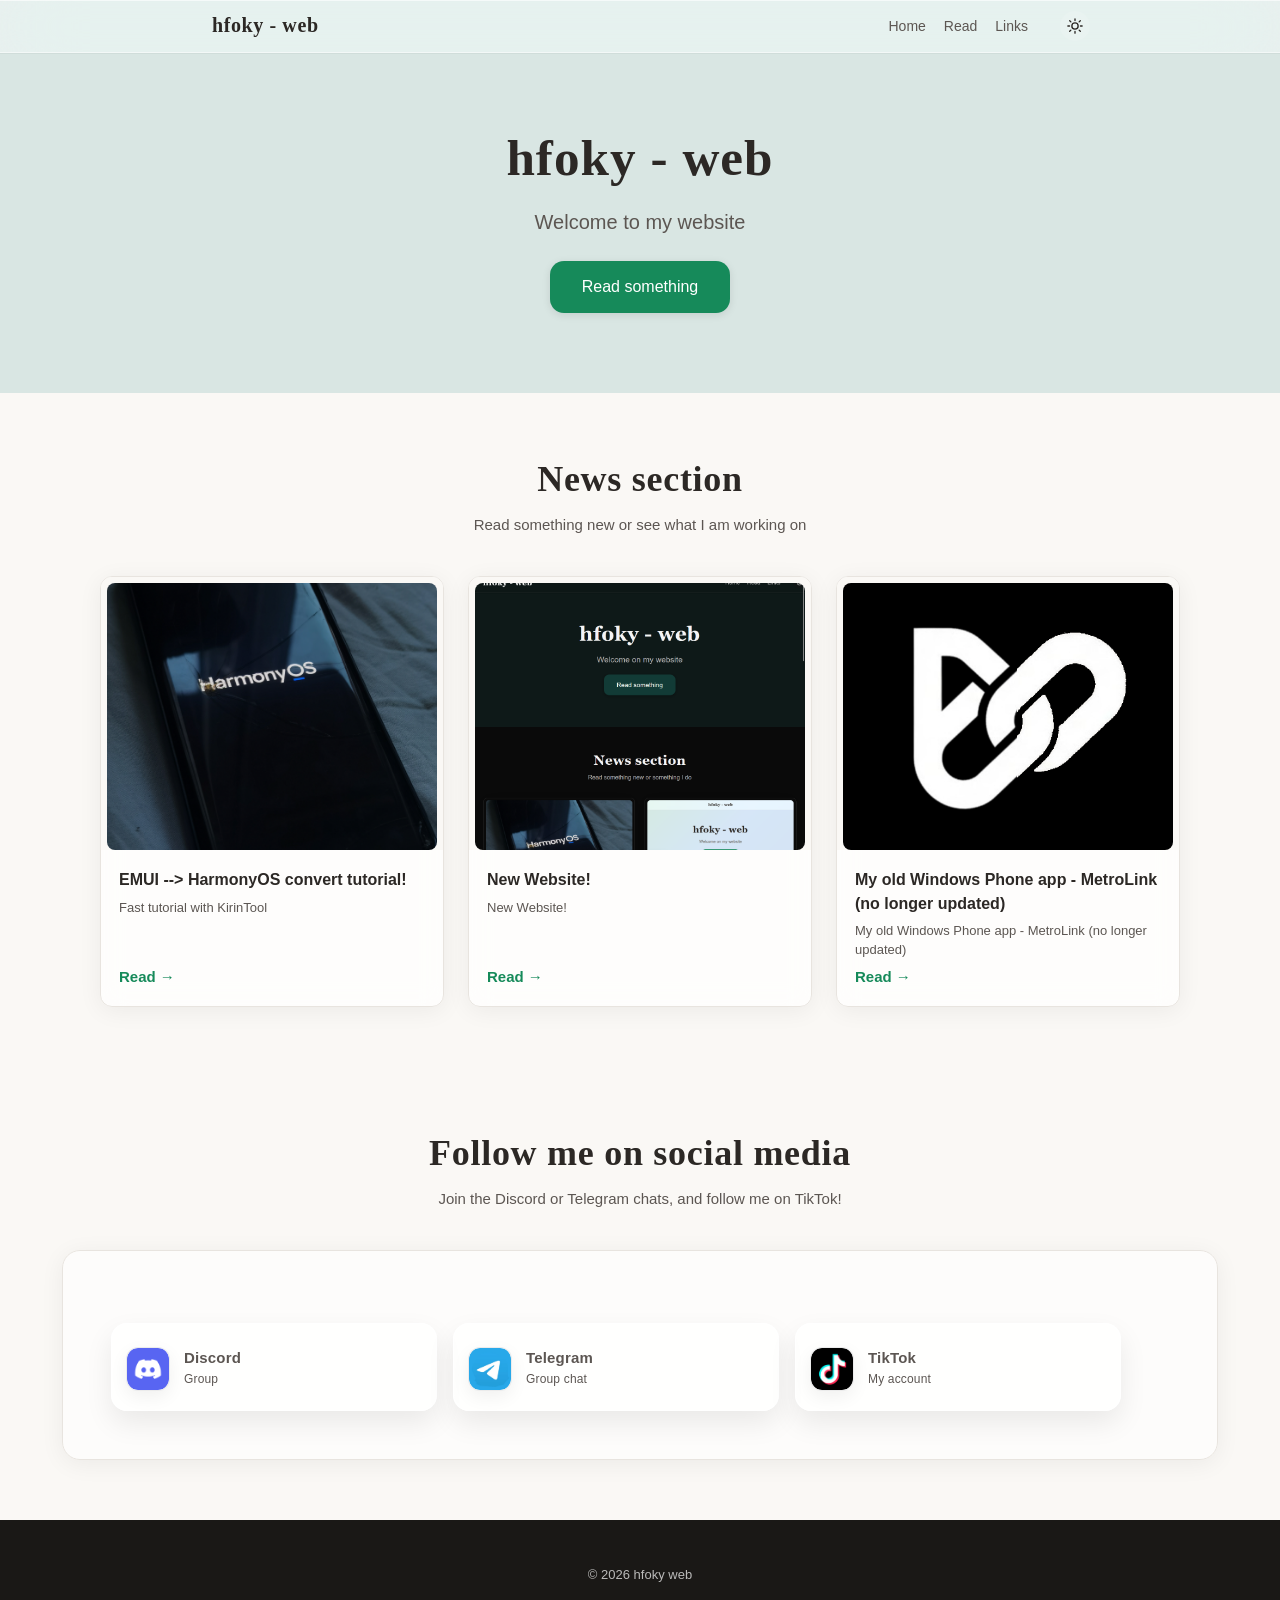
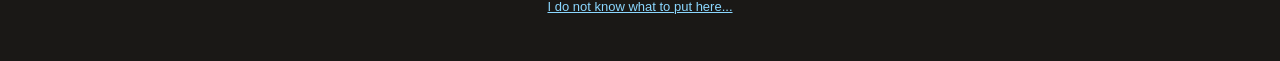
==== commit fed1baf0: "0.1 Update gramatic, new website new jpg and some info" ====
--- a/index.html
+++ b/index.html
@@ -34,6 +34,8 @@
     }
 
     *, *::before, *::after { box-sizing: border-box; }
+    a, button { -webkit-tap-highlight-color: transparent; }
+    a:focus:not(:focus-visible), button:focus:not(:focus-visible) { outline: none; }
     html { scroll-behavior: smooth; -webkit-font-smoothing: antialiased; }
     body {
       margin: 0;
@@ -843,7 +845,7 @@
   <main id="top">
     <section class="hero">
       <h1>hfoky - web</h1>
-      <p class="tagline">Welcome on my website</p>
+      <p class="tagline">Welcome to my website</p>
       <a href="#read" class="cta glass-btn">Read something</a>
     </section>
 
@@ -851,7 +853,7 @@
       <div class="container">
         <div class="section-title">
           <h2>News section</h2>
-          <p>Read something new or something I do</p>
+          <p>Read something new or see what I am working on</p>
         </div>
         <div class="product-list" id="article-list"></div>
       </div>
@@ -860,8 +862,8 @@
     <section id="links">
       <div class="container">
         <div class="section-title">
-          <h2>Join my social media</h2>
-          <p>Join to Discord/Telegram chat, and follow on TikTok!</p>
+          <h2>Follow me on social media</h2>
+          <p>Join the Discord or Telegram chats, and follow me on TikTok!</p>
         </div>
         <div class="about-section">
           <div class="about-grid">
@@ -892,7 +894,7 @@
 
   <footer>
     <p>© 2026 hfoky web</p>
-    <p><a href="#links">idk what to do here...</a></p>
+    <p><a href="#links">I do not know what to put here...</a></p>
   </footer>
 
   <div class="detail-overlay" id="detail-overlay">
@@ -960,7 +962,7 @@
     const ARTICLES = [
       { img: "pliki/HarmonyTuto.jpg", title: "EMUI --> HarmonyOS convert tutorial!", teaser: "Fast tutorial with KirinTool", desc: "Fast and easy tutorial of installing HarmonyOS", page: "HarmonyOS-convert.html" },
       { img: "pliki/newwebsite.png", title: "New Website!", teaser: "New Website!", desc: "New Website!", page: "New-website.html" },
-      { img: "pliki/metrolink.jpg", title: "My old windows phone app - MetroLink (no more updates)", teaser: "My old windows phone app - MetroLink (no more updates)", desc: "My old windows phone app - MetroLink (no more updates)", page: "MetroLink.html" },
+      { img: "pliki/metrolink.jpg", title: "My old Windows Phone app - MetroLink (no longer updated)", teaser: "My old Windows Phone app - MetroLink (no longer updated)", desc: "My old Windows Phone app - MetroLink (no longer updated)", page: "MetroLink.html" },
     ];
 
     function renderProducts() {
@@ -1121,6 +1123,37 @@
     }
 
     const bottomLinks = document.querySelectorAll('.bottom-nav-link');
+    const bottomNav = document.getElementById('bottom-nav');
+    let manualNavIndex = null;
+    let navReleaseTimer;
+
+    function setBottomNavIndex(index) {
+      bottomNav.style.setProperty('--active-index', String(index));
+      bottomLinks.forEach((item, itemIndex) => {
+        item.classList.toggle('active', itemIndex === index);
+      });
+    }
+
+    bottomLinks.forEach((link, index) => {
+      link.addEventListener('click', (event) => {
+        event.preventDefault();
+        manualNavIndex = index;
+        setBottomNavIndex(index);
+
+        const target = index === 0
+          ? document.getElementById('top')
+          : document.getElementById(index === 1 ? 'read' : 'links');
+        if (target) {
+          window.scrollTo({ top: Math.max(0, target.offsetTop - 52), behavior: 'smooth' });
+        }
+
+        clearTimeout(navReleaseTimer);
+        navReleaseTimer = setTimeout(() => {
+          manualNavIndex = null;
+          updateBottomNavActive();
+        }, 700);
+      });
+    });
 
     function updateBottomNavActive() {
       const y = window.scrollY + 100;
@@ -1133,7 +1166,8 @@
       else if (linksSection && y >= linksSection.offsetTop) activeIndex = 2;
       else if (readSection && y >= readSection.offsetTop) activeIndex = 1;
 
-      document.getElementById('bottom-nav').style.setProperty('--active-index', String(activeIndex));
+      if (manualNavIndex !== null) return;
+      setBottomNavIndex(activeIndex);
 
       bottomLinks.forEach((link, index) => {
         link.classList.toggle('active', index === activeIndex);
@@ -1141,7 +1175,16 @@
     }
     window.addEventListener('scroll', () => {
       sessionStorage.setItem('hfoky-home-scroll', String(window.scrollY));
-      updateBottomNavActive();
+      if (manualNavIndex === null) {
+        updateBottomNavActive();
+        return;
+      }
+
+      clearTimeout(navReleaseTimer);
+      navReleaseTimer = setTimeout(() => {
+        manualNavIndex = null;
+        updateBottomNavActive();
+      }, 180);
     });
     window.addEventListener('load', updateBottomNavActive);
     initTheme();
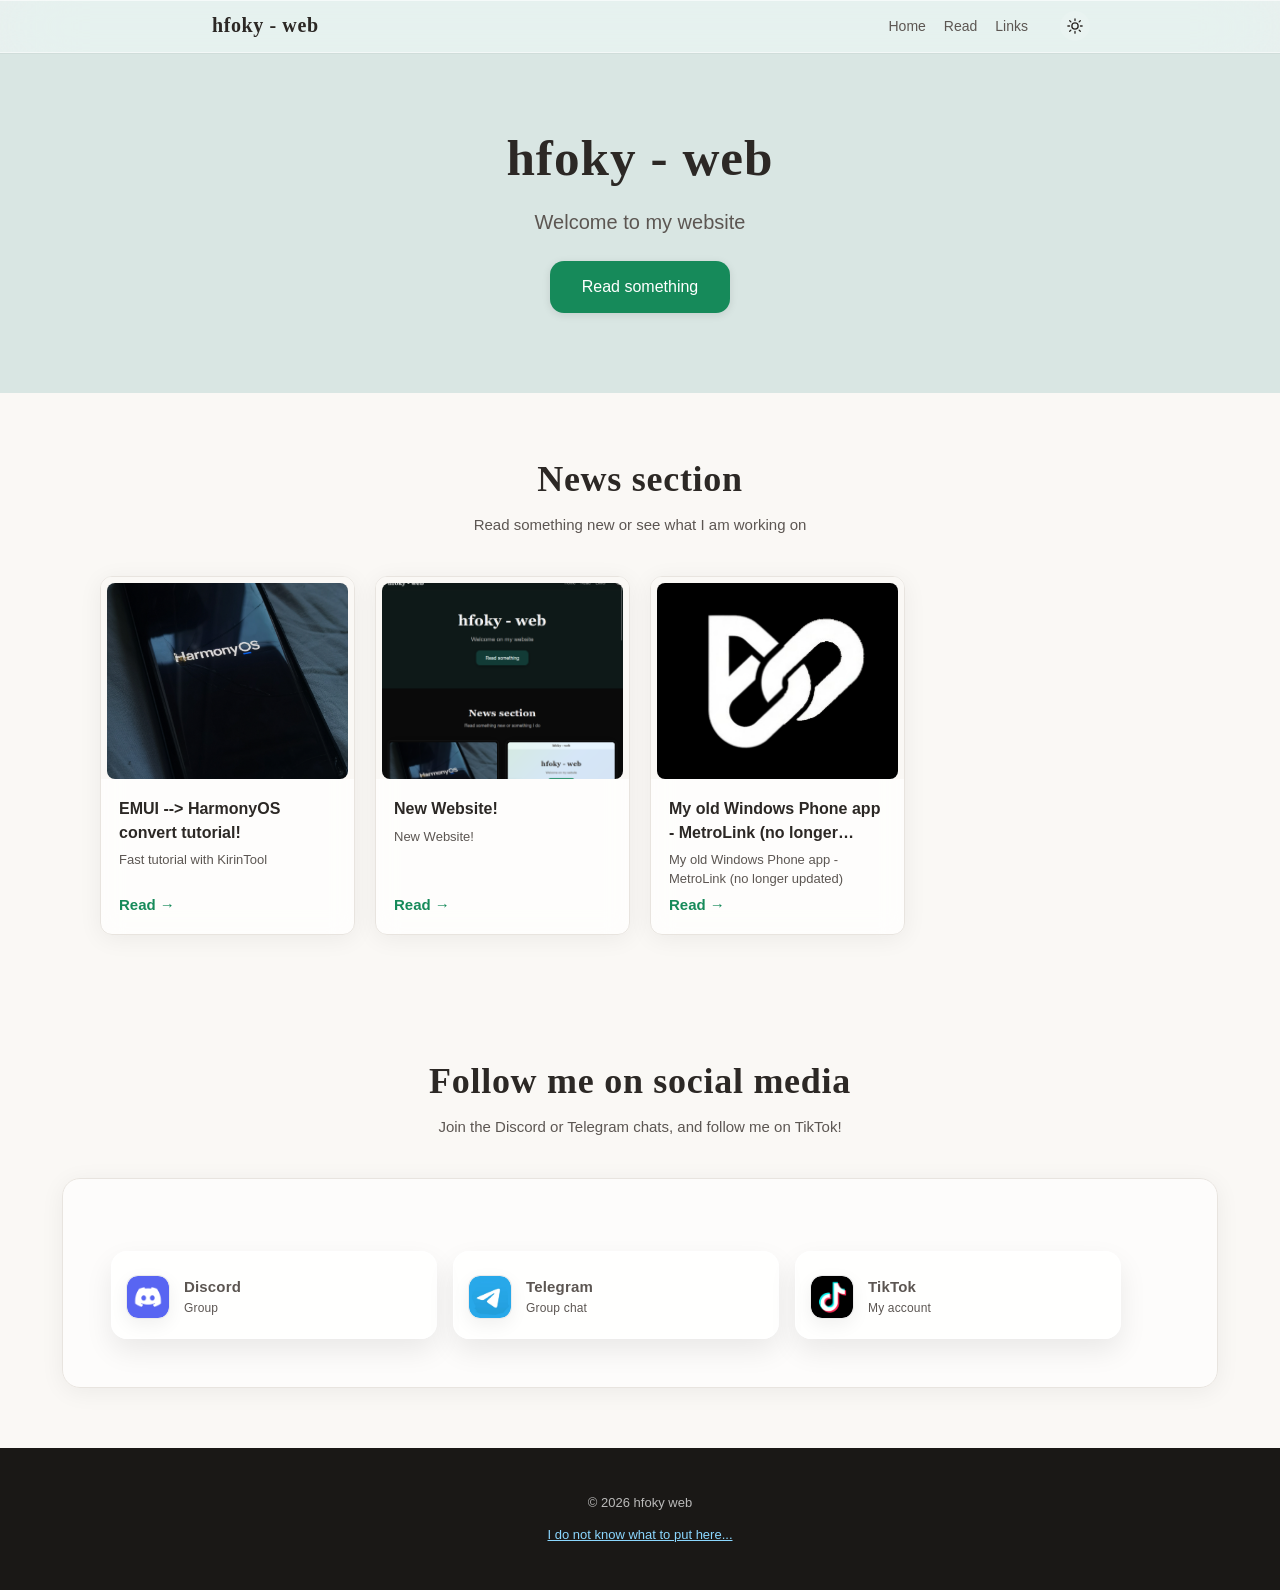
==== commit b5041d31: "Update 0.2 PC grid update, little smooth added on both, fixed some bugs and improved quality. Delete" ====
--- a/index.html
+++ b/index.html
@@ -36,7 +36,7 @@
     *, *::before, *::after { box-sizing: border-box; }
     a, button { -webkit-tap-highlight-color: transparent; }
     a:focus:not(:focus-visible), button:focus:not(:focus-visible) { outline: none; }
-    html { scroll-behavior: smooth; -webkit-font-smoothing: antialiased; }
+    html { scroll-behavior: smooth; scroll-padding-top: 52px; -webkit-font-smoothing: antialiased; }
     body {
       margin: 0;
       font-family: -apple-system, BlinkMacSystemFont, 'Inter', 'SF Pro Text', sans-serif;
@@ -76,6 +76,7 @@
       border-bottom: 0.5px solid rgba(255,255,255,0.5);
       box-shadow: 0 1px 0 0 rgba(0,0,0,0.04), inset 0 1px 0 0 rgba(255,255,255,0.6);
       transition: background 0.3s, border-color 0.3s, box-shadow 0.3s;
+      will-change: background, transform;
     }
     body.dark-mode header {
       background: rgba(20,20,20,0.52);
@@ -278,6 +279,10 @@
       .bottom-nav a .nav-icon { fill: none; stroke: currentColor; stroke-width: 2; stroke-linecap: round; stroke-linejoin: round; }
       main { padding-bottom: 100px; }
     }
+    @media (prefers-reduced-motion: reduce) {
+      html { scroll-behavior: auto; }
+      *, *::before, *::after { animation-duration: 0.01ms !important; transition-duration: 0.01ms !important; }
+    }
 
     /* Liquid Glass – przyciski */
     .glass-btn {
@@ -389,7 +394,14 @@
       gap: 24px;
     }
     @media (min-width: 900px) {
-      .product-list { grid-template-columns: repeat(3, minmax(0, 1fr)); }
+      .product-list {
+        grid-template-columns: repeat(4, minmax(0, 1fr));
+        gap: 20px;
+      }
+      .product-thumb {
+        aspect-ratio: 5 / 4;
+        padding: 6px 6px 0;
+      }
     }
     @media (min-width: 600px) and (max-width: 899px) {
       .product-list { grid-template-columns: repeat(2, minmax(0, 1fr)); }
@@ -413,7 +425,7 @@
       isolation: isolate;
     }
     .product-card:hover {
-      transform: translateY(-4px);
+      transform: translateY(-2px);
       box-shadow: 0 10px 28px rgba(22,138,90,0.12);
     }
     body.dark-mode .product-card:hover {
